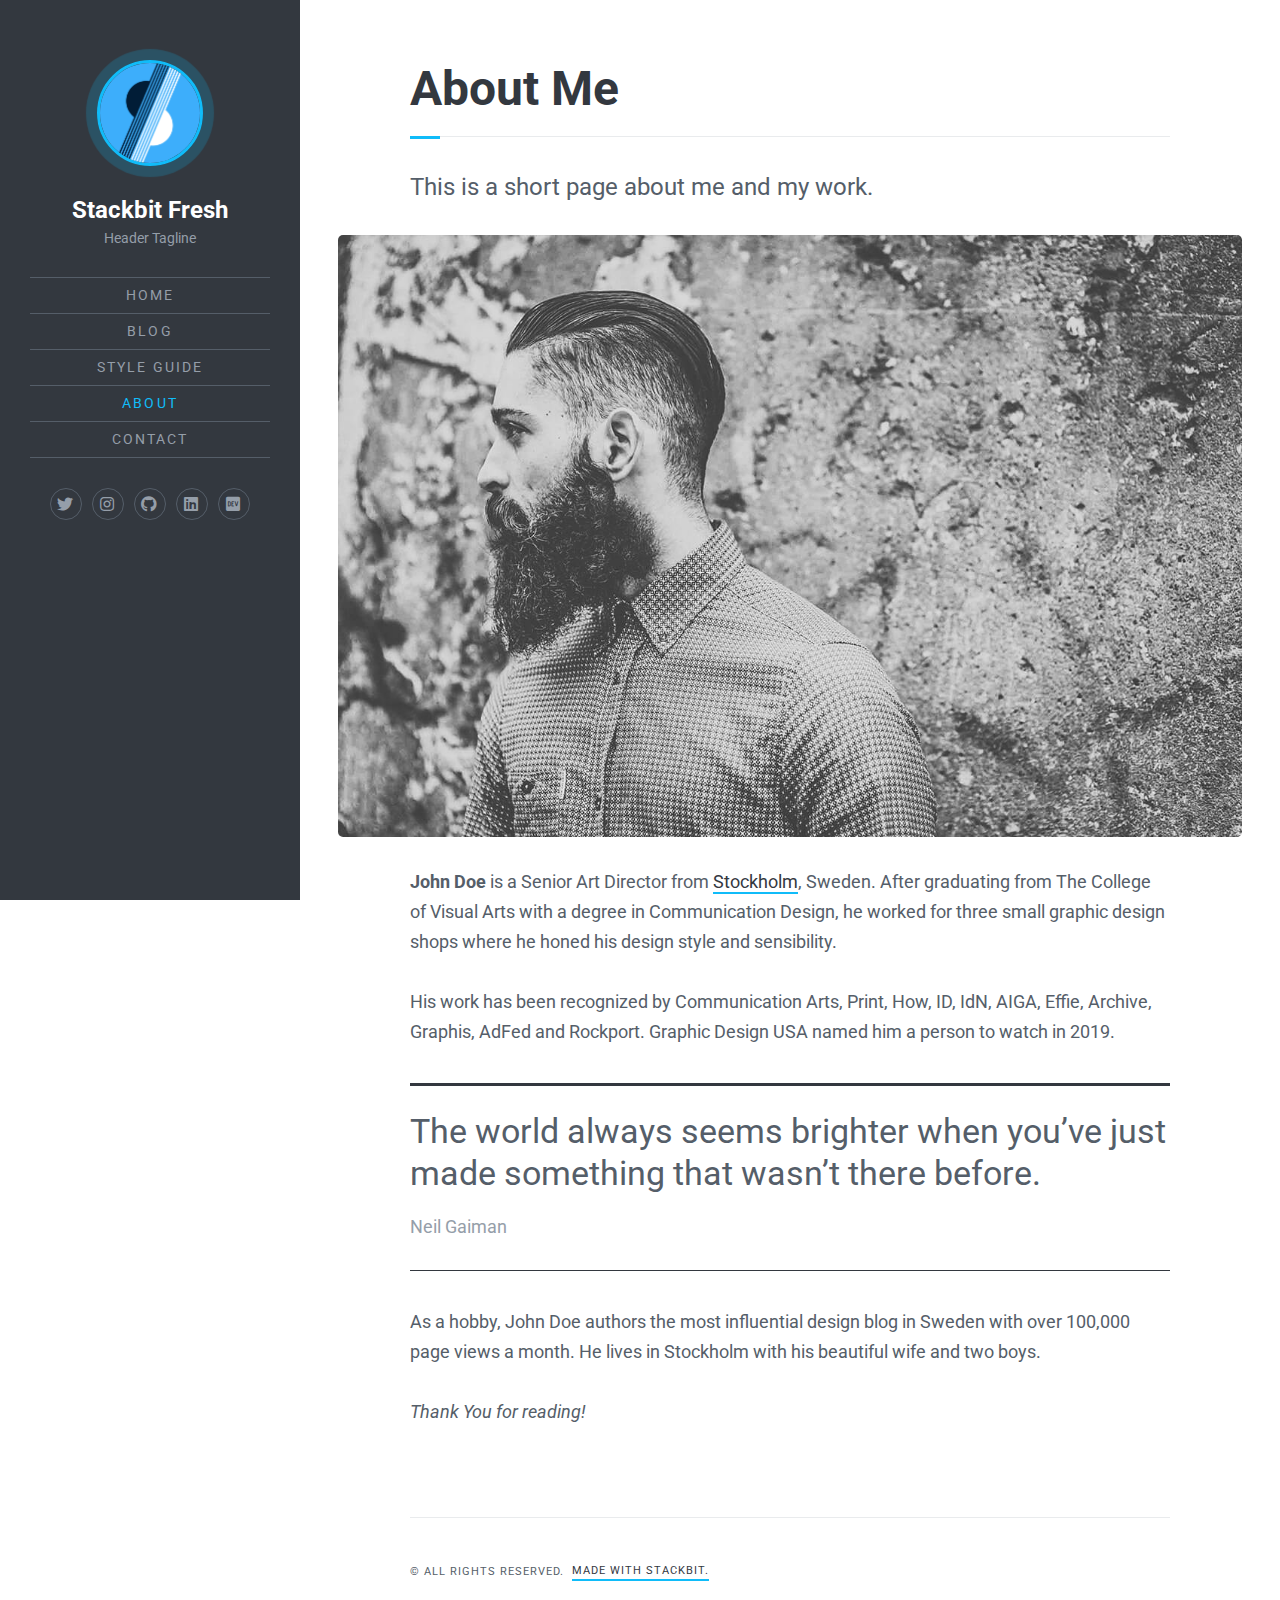
==== about/index.html @ 307d7a4b "initial commit" ====
<!doctype html>
<html lang="en">
    <head>    
        
        <title>About Me - Stackbit Fresh Theme</title>
        <meta charset="utf-8">
        <meta name="viewport" content="width=device-width, initial-scale=1.0" />
        <meta name="description" content="Personal blogging theme for Stackbit"/>
        <link href="https://fonts.googleapis.com/css?family=Roboto:400,400i,700,700i&display=swap" rel="stylesheet"> 
        <link rel="stylesheet" href="/assets/css/main.css">
        
        
    </head>
    <body>
        
        <div id="page" class="site style-overflow palette-blue">
  <header id="masthead" class="site-header dark">
  <div class="site-header-wrap">
    <div class="site-header-inside">

      <div class="site-branding">
        
        
        <p class="profile">
          <a href='/'><img src="/images/avatar.png"
              class="avatar" alt="Author Avatar" /></a>
        </p><!-- .profile -->
        
        <div class="site-identity">
          <p class="site-title"><a href='/'>Stackbit Fresh</a></p>
          
          
          <p class="site-description">Header Tagline</p>
          
        </div><!-- .site-identity -->
        
        <button id="menu-toggle" class="menu-toggle"><span class="screen-reader-text">Menu</span><span class="icon-menu"
            aria-hidden="true"></span></button>
        
      </div><!-- .site-branding -->

      
      <nav id="main-navigation" class="site-navigation" aria-label="Main Navigation">
        <div class="site-nav-wrap">
          <div class="site-nav-inside">

            
            
            <ul class="menu">
              
                
                
                <li class="menu-item">
                  <a  href="/">Home</a>
                </li>
              
                
                
                <li class="menu-item">
                  <a  href="/blog/">Blog</a>
                </li>
              
                
                
                <li class="menu-item">
                  <a  href="/style-guide/">Style Guide</a>
                </li>
              
                
                
                <li class="menu-item current-menu-item">
                  <a  href="/about/">About</a>
                </li>
              
                
                
                <li class="menu-item">
                  <a  href="/contact/">Contact</a>
                </li>
              
            </ul><!-- .menu -->
            
            
            
            <div class="social-links">
              
              
              
              <a class="button button-icon" href="https://twitter.com/" target="_blank" rel="noopener">
                
                <span class="fab fa-twitter" aria-hidden="true"></span><span class="screen-reader-text">Twitter</span>
                
              </a>
              
              
              
              
              <a class="button button-icon" href="https://www.instagram.com/" target="_blank" rel="noopener">
                
                <span class="fab fa-instagram" aria-hidden="true"></span><span class="screen-reader-text">Instagram</span>
                
              </a>
              
              
              
              
              <a class="button button-icon" href="https://github.com/" target="_blank" rel="noopener">
                
                <span class="fab fa-github" aria-hidden="true"></span><span class="screen-reader-text">GitHub</span>
                
              </a>
              
              
              
              
              <a class="button button-icon" href="https://www.linkedin.com/" target="_blank" rel="noopener">
                
                <span class="fab fa-linkedin" aria-hidden="true"></span><span class="screen-reader-text">LinkedIn</span>
                
              </a>
              
              
              
              
              <a class="button button-icon" href="https://dev.to/" target="_blank" rel="noopener">
                
                <span class="fab fa-dev" aria-hidden="true"></span><span class="screen-reader-text">DEV</span>
                
              </a>
              
              
            </div><!-- .social-links -->
            
          </div><!-- .site-nav-inside -->
        </div><!-- .site-nav-wrap -->
      </nav><!-- .site-navigation -->
      

    </div><!-- .site-header-inside -->
  </div><!-- .site-header-wrap -->
</header><!-- .site-header -->

  <div id="content" class="site-content">
    <div class="inner">
      <main id="main" class="site-main">
          <article class="post page post-full">
    <header class="post-header inner-sm">
      <h1 class="post-title underline">About Me</h1>
      
      
      <div class="post-subtitle inner-sm">
        This is a short page about me and my work.
      </div>
      
    </header>
    
    
    <div class="post-image">
      <img src="/images/about.jpg" alt="About Me" />
    </div>
    
    <div class="post-content inner-sm">
      <p><strong>John Doe</strong> is a Senior Art Director from <a href="https://en.wikipedia.org/wiki/Stockholm">Stockholm</a>, Sweden. After graduating from The College of Visual Arts with a degree in Communication Design, he worked for three small graphic design shops where he honed his design style and sensibility.</p>

<p>His work has been recognized by Communication Arts, Print, How, ID, IdN, AIGA, Effie, Archive, Graphis, AdFed and Rockport. Graphic Design USA named him a person to watch in 2019.</p>

<blockquote>
  <p>The world always seems brighter when you’ve just made something that wasn’t there before. <cite>Neil Gaiman</cite></p>
</blockquote>

<p>As a hobby, John Doe authors the most influential design blog in Sweden with over 100,000 page views a month. He lives in Stockholm with his beautiful wife and two boys.</p>

<p><em>Thank You for reading!</em></p>

    </div>
  </article><!-- .post -->

      </main><!-- .site-main -->
      <footer id="colophon" class="site-footer inner-sm">
  <p class="site-info">
    
    
    <span class="copyright">&copy; All rights reserved.</span>
    
    
    <a  href="https://www.stackbit.com" target="_blank" rel="noopener">Made with Stackbit.</a>
    
  </p><!-- .site-info -->
  <a id="to-top" class="to-top" href="#page"><span class="icon-arrow-up" aria-hidden="true"></span><span
      class="screen-reader-text">Back to top</span></a>
</footer><!-- .site-footer -->

    </div><!-- .inner -->
  </div><!-- .site-content -->
</div><!-- .site -->

        <!-- Scripts -->
        <script src="/assets/js/plugins.js"></script>
        <script src="/assets/js/main.js"></script>
    </body> 
</html>
---- assets/css/main.css ----
@import url(fontawesome.min.css);
@import url(brands.min.css);
/**
 * Reset
 * normalize.css v7.0.0 | MIT License | github.com/necolas/normalize.css
 */
html {
  -ms-text-size-adjust: 100%;
  -webkit-text-size-adjust: 100%; }

body {
  margin: 0; }

article,
aside,
details,
figcaption,
figure,
footer,
header,
main,
nav,
section {
  display: block; }

summary {
  display: list-item; }

figure {
  margin: 0; }

pre,
code,
kbd,
samp {
  font-family: monospace, monospace;
  font-size: 1em; }

audio,
canvas,
video {
  display: inline-block; }

audio:not([controls]) {
  display: none;
  height: 0; }

[hidden],
template {
  display: none; }

a {
  background-color: transparent;
  -webkit-text-decoration-skip: objects; }

a:focus {
  outline: thin dotted; }

a:active,
a:hover {
  outline: 0; }

abbr[title] {
  border-bottom: none;
  text-decoration: underline;
  text-decoration: underline dotted; }

b,
strong {
  font-weight: bold; }

dfn {
  font-style: italic; }

small {
  font-size: 80%; }

sub,
sup {
  font-size: 75%;
  line-height: 0;
  position: relative;
  vertical-align: baseline; }

sub {
  bottom: -0.25em; }

sup {
  top: -0.5em; }

img {
  border: 0;
  vertical-align: middle; }

svg:not(:root) {
  overflow: hidden; }

blockquote,
q {
  quotes: none; }

blockquote:before,
blockquote:after,
q:before,
q:after {
  content: "";
  content: none; }

button,
input,
optgroup,
select,
textarea {
  font: inherit;
  margin: 0; }

button,
input {
  overflow: visible; }

button,
select {
  text-transform: none; }

button,
html [type="button"],
[type="reset"],
[type="submit"] {
  -webkit-appearance: button;
  cursor: pointer; }

button[disabled],
html input[disabled] {
  cursor: default; }

button::-moz-focus-inner,
input::-moz-focus-inner {
  border: 0;
  padding: 0; }

[type="checkbox"],
[type="radio"] {
  box-sizing: border-box;
  padding: 0; }

[type="number"]::-webkit-inner-spin-button,
[type="number"]::-webkit-outer-spin-button {
  height: auto; }

[type="search"] {
  -webkit-appearance: textfield;
  outline-offset: -2px; }

[type="search"]::-webkit-search-cancel-button,
[type="search"]::-webkit-search-decoration {
  -webkit-appearance: none; }

::-webkit-file-upload-button {
  -webkit-appearance: button;
  font: inherit; }

textarea {
  overflow: auto; }

optgroup {
  font-weight: bold; }

progress {
  display: inline-block;
  vertical-align: baseline; }

table {
  border-collapse: collapse;
  border-spacing: 0; }

/**
 * General
 */
html {
  font-family: "Roboto", Helvetica, sans-serif;
  font-size: 112.5%;
  height: 100%;
  min-height: 100%; }

body {
  background: #fff;
  color: #555e69;
  line-height: 1.66667; }

a {
  border-bottom: 2px solid #1de2bc;
  color: #33383f;
  text-decoration: none;
  -webkit-transition: border .3s ease, color .3s ease;
  transition: border .3s ease, color .3s ease; }
  a:hover {
    border-color: currentColor;
    text-decoration: none; }

h1,
h2,
h3,
h4,
h5,
h6 {
  color: #33383f;
  font-weight: bold;
  line-height: 1.2;
  margin: 1.66667rem 0 0.83333rem;
  text-rendering: optimizeLegibility; }
  h1:first-child,
  h2:first-child,
  h3:first-child,
  h4:first-child,
  h5:first-child,
  h6:first-child {
    margin-top: 0; }

h1 {
  font-size: 2.22222em; }

h2 {
  font-size: 1.88889em; }

h3 {
  font-size: 1.55556em; }

h4 {
  font-size: 1.33333em; }

h5 {
  font-size: 1.11111em; }

h6 {
  font-size: 0.88889em;
  letter-spacing: 0.0625em;
  text-transform: uppercase; }

p {
  margin: 0 0 1.66667em; }

address {
  font-style: italic;
  margin: 0 0 1.66667em; }

mark,
ins {
  background: #fff9c6;
  color: #33383f;
  padding: 0 3px;
  text-decoration: none; }

code,
pre {
  font-family: Consolas, Monaco, "Andale Mono", "Ubuntu Mono", monospace;
  font-size: 0.88889rem; }

pre {
  background-color: #f7f8f9;
  border: 1px solid #e9ebed;
  border-radius: 5px;
  color: #33383f;
  margin: 1.66667rem 0;
  overflow: auto;
  padding: 1.33333em;
  position: relative;
  white-space: pre; }
  pre:first-child {
    margin-top: 0; }

blockquote {
  border-bottom: 1px solid #33383f;
  border-top: 3px solid #33383f;
  font-size: 1.88889em;
  line-height: 1.25;
  margin: 2rem 0;
  padding-bottom: 1.66667rem;
  padding-top: 1.33333rem; }
  blockquote:first-child {
    margin-top: 0; }
  blockquote p {
    margin-bottom: 0.5em; }
    blockquote p:last-child {
      margin-bottom: 0; }
  blockquote small,
  blockquote cite {
    color: #959ea9;
    display: block;
    font-size: 0.52941em;
    font-style: normal;
    font-weight: normal;
    line-height: 1.5;
    margin-top: 1em; }
    blockquote small:last-child,
    blockquote cite:last-child {
      margin-bottom: 0; }

dl {
  margin: 0; }

dt {
  font-weight: bold; }

dd {
  margin: 0 0 1.66667em; }

ul,
ol {
  margin: 0 0 1.66667em;
  padding: 0 0 0 1.33333em; }

li > ul,
li > ol {
  margin-bottom: 0; }

hr {
  background-color: #e9ebed;
  border: 0;
  height: 1px;
  margin: 1.66667em 0; }

table {
  border-bottom: 1px solid #e9ebed;
  line-height: 1.5;
  margin: 0 0 1.66667rem;
  max-width: 100%;
  text-align: left;
  width: 100%; }

caption {
  color: #959ea9;
  font-size: 0.88889rem;
  font-style: normal;
  margin-bottom: 1em;
  text-align: left; }

th,
td {
  border-top: 1px solid #e9ebed;
  padding: 0.5em 5px; }

th {
  color: #33383f;
  font-weight: bold; }

.responsive-table {
  display: block;
  overflow-x: auto;
  width: 100%; }

/* Form fields */
label {
  color: #33383f;
  display: inline-block;
  line-height: 1.5;
  margin-bottom: 0.25em; }

input[type="text"],
input[type="password"],
input[type="email"],
input[type="tel"],
input[type="number"],
input[type="search"],
input[type="url"],
select,
textarea {
  background: #f7f8f9;
  border: 1px solid #e9ebed;
  border-radius: 5px;
  box-shadow: none;
  box-sizing: border-box;
  color: #555e69;
  display: inline-block;
  font-size: 16px;
  font-weight: normal;
  line-height: 1.5;
  max-width: 100%;
  padding: 0.5em 10px;
  vertical-align: baseline;
  width: 100%; }
  input[type="text"]:focus,
  input[type="password"]:focus,
  input[type="email"]:focus,
  input[type="tel"]:focus,
  input[type="number"]:focus,
  input[type="search"]:focus,
  input[type="url"]:focus,
  select:focus,
  textarea:focus {
    outline: 0; }

.form-group {
  margin-bottom: 1em; }

.form-submit {
  margin-top: 1.66667em; }

.form-select-wrap {
  font-size: 16px;
  position: relative; }
  .form-select-wrap select {
    -webkit-appearance: none;
    -moz-appearance: none;
    padding-right: 25px; }
    .form-select-wrap select:focus {
      outline: 0; }
  .form-select-wrap:before, .form-select-wrap:after {
    border: solid transparent;
    border-width: .3125em;
    box-sizing: border-box;
    content: "";
    position: absolute;
    right: 10px;
    top: 50%;
    z-index: 1; }
  .form-select-wrap:before {
    border-top-color: #959ea9;
    margin-top: .125em; }
  .form-select-wrap:after {
    border-bottom-color: #959ea9;
    margin-top: -.75em; }

.form-checkbox {
  padding-left: 24px;
  position: relative; }
  .form-checkbox input[type=checkbox] {
    height: 1.5em;
    left: 0;
    position: absolute;
    top: 0; }

/* Placeholder text */
::-webkit-input-placeholder {
  color: #959ea9; }

::-moz-placeholder {
  color: #959ea9;
  opacity: 1; }

:-ms-input-placeholder {
  color: #959ea9; }

::-ms-input-placeholder {
  color: #959ea9; }

::placeholder {
  color: #959ea9; }

button,
input[type="submit"],
input[type="button"],
input[type="reset"],
.button {
  background: #1de2bc;
  border: 2px solid #1de2bc;
  border-radius: 30px;
  box-sizing: border-box;
  color: #fff;
  display: inline-block;
  font-size: 14px;
  letter-spacing: 0.075em;
  line-height: 1.2;
  padding: 0.75714em 35px;
  text-align: center;
  text-decoration: none;
  text-transform: uppercase;
  -webkit-transition: .3s ease;
  transition: .3s ease; }
  button:hover, button:focus, button:active,
  input[type="submit"]:hover,
  input[type="submit"]:focus,
  input[type="submit"]:active,
  input[type="button"]:hover,
  input[type="button"]:focus,
  input[type="button"]:active,
  input[type="reset"]:hover,
  input[type="reset"]:focus,
  input[type="reset"]:active,
  .button:hover,
  .button:focus,
  .button:active {
    background: transparent;
    border-color: #1de2bc;
    box-shadow: 0 0 1px 0.5em rgba(29, 226, 188, 0.2);
    color: #33383f;
    outline: 0; }

.button-icon {
  -webkit-box-align: center;
  -ms-flex-align: center;
  align-items: center;
  display: -webkit-inline-box;
  display: -ms-inline-flexbox;
  display: inline-flex;
  font-size: 1em;
  height: 2.33333em;
  -webkit-box-pack: center;
  -ms-flex-pack: center;
  justify-content: center;
  line-height: 2.33333em;
  padding: 0;
  position: relative;
  width: 2.33333em; }

#menu-toggle {
  background: 0;
  border: 0;
  box-shadow: none;
  color: inherit;
  height: 30px;
  padding: 0;
  position: relative;
  width: 30px; }

/* Videos, audios and embeds */
embed,
iframe,
object,
video {
  max-width: 100%; }

.js-reframe {
  margin: 0 0 1.66667em; }

/* Images */
img {
  height: auto;
  max-width: 100%; }

.post-image img,
.post-content img,
.block img {
  border-radius: 5px; }

/* Text meant only for screen readers */
.screen-reader-text,
.site-logo + .site-identity .site-title,
.site-logo + .site-identity .site-description {
  border: 0;
  clip: rect(1px, 1px, 1px, 1px);
  height: 1px;
  overflow: hidden;
  padding: 0;
  position: absolute !important;
  width: 1px; }

/* Heading underline */
.underline {
  position: relative; }
  .underline:after {
    border-left: 30px solid #1de2bc;
    box-shadow: inset 0 1px 0 0 #e9ebed;
    display: block;
    content: "";
    height: 3px;
    margin-top: 1rem; }

/* Clearing floats */
.post-content:after {
  clear: both; }
.post-content:before, .post-content:after {
  content: "";
  display: table; }

@media only screen and (max-width: 600px) {
  html {
    font-size: 100%; }

  h1 {
    font-size: 2em; }

  h2 {
    font-size: 1.77778em; }

  blockquote {
    font-size: 1.55556em; } }
/**
 * Custom Icons
 */
.icon-menu {
  background: currentColor;
  color: inherit;
  height: 2px;
  position: absolute;
  right: 0;
  top: 50%;
  -webkit-transform: translateY(-50%);
  transform: translateY(-50%);
  -webkit-transition: width .15s ease;
  transition: width .15s ease;
  width: 20px; }
  .icon-menu:before, .icon-menu:after {
    background: currentColor;
    content: "";
    height: 100%;
    position: absolute;
    right: 0;
    -webkit-transition: -webkit-transform .15s ease;
    -webkit-transition: transform .15s ease;
    transition: transform .15s ease;
    width: 20px; }
  .icon-menu:before {
    top: 5px; }
  .icon-menu:after {
    top: -5px; }

.menu--opened .icon-menu {
  width: 35px; }
  .menu--opened .icon-menu:before {
    -webkit-transform: translate3d(5px, 0, 0) rotate(-45deg) scale(0.78, 1);
    transform: translate3d(5px, 0, 0) rotate(-45deg) scale(0.78, 1); }
  .menu--opened .icon-menu:after {
    -webkit-transform: translate3d(5px, 0, 0) rotate(45deg) scale(0.78, 1);
    transform: translate3d(5px, 0, 0) rotate(45deg) scale(0.78, 1); }

.icon-arrow-left,
.icon-arrow-right {
  background: currentColor;
  color: inherit;
  height: 2px;
  left: 50%;
  position: absolute;
  top: 50%;
  -webkit-transform: translate(-50%, -50%);
  transform: translate(-50%, -50%);
  width: 16px; }

.icon-arrow-up {
  background: currentColor;
  color: inherit;
  height: 16px;
  left: 50%;
  position: absolute;
  top: 50%;
  -webkit-transform: translate(-50%, -50%);
  transform: translate(-50%, -50%);
  width: 2px; }

.icon-arrow-left:before,
.icon-arrow-right:before,
.icon-arrow-up:before {
  border-color: currentColor;
  border-style: solid;
  content: "";
  position: absolute;
  height: 8px;
  width: 8px; }

.icon-arrow-left:before {
  border-width: 2px 0 0 2px;
  left: -1px;
  top: 1px;
  -webkit-transform: rotate(-45deg);
  transform: rotate(-45deg);
  -webkit-transform-origin: top left;
  transform-origin: top left; }

.icon-arrow-right:before {
  border-width: 2px 2px 0 0;
  right: -1px;
  top: 1px;
  -webkit-transform: rotate(45deg);
  transform: rotate(45deg);
  -webkit-transform-origin: top right;
  transform-origin: top right; }

.icon-arrow-up:before {
  border-width: 2px 2px 0 0;
  right: 1px;
  top: -1px;
  -webkit-transform: rotate(-45deg);
  transform: rotate(-45deg);
  -webkit-transform-origin: top right;
  transform-origin: top right; }

/**
 * Animations
 */
@-webkit-keyframes fadeInDown {
  from {
    opacity: 0;
    -webkit-transform: translateY(-20px);
    transform: translateY(-20px); }
  to {
    opacity: 1;
    -webkit-transform: translateY(0);
    transform: translateY(0); } }
@keyframes fadeInDown {
  from {
    opacity: 0;
    -webkit-transform: translateY(-20px);
    transform: translateY(-20px); }
  to {
    opacity: 1;
    -webkit-transform: translateY(0);
    transform: translateY(0); } }
.site-content {
  -webkit-animation-duration: .7s;
  animation-duration: .7s;
  -webkit-animation-fill-mode: both;
  animation-fill-mode: both;
  -webkit-animation-name: fadeInDown;
  animation-name: fadeInDown; }

/**
 * Structure
 */
.inner {
  margin-left: auto;
  margin-right: auto;
  max-width: 1080px; }

.inner-sm {
  margin-left: auto;
  margin-right: auto;
  max-width: 760px; }

.site {
  overflow: hidden;
  position: relative; }

.site-content,
.site-header-inside,
.site-nav-inside {
  padding-left: 3vw;
  padding-right: 3vw; }

.site-content {
  padding-bottom: 2.5em;
  padding-top: 2.5em; }
  @media only screen and (min-width: 801px) {
    .site-content {
      margin-left: 30vw;
      padding-bottom: 3.33333em;
      padding-top: 3.33333em; } }
  @media only screen and (min-width: 1001px) {
    .site-content {
      margin-left: 300px; } }

.site-main {
  margin-bottom: 3.33333em; }

.style-simple .post-feed,
.style-simple .post-image {
  margin-left: auto;
  margin-right: auto;
  max-width: 760px; }

/**
 * Site Header
 */
.site-header {
  background: #fff;
  border-bottom: 1px solid #e9ebed;
  color: #555e69; }

.site-header-inside {
  padding-bottom: 1.11111em;
  padding-top: 1.11111em; }

.site-branding {
  -webkit-box-align: center;
  -ms-flex-align: center;
  align-items: center;
  display: -webkit-box;
  display: -ms-flexbox;
  display: flex;
  font-size: 1rem; }

.site-logo {
  -webkit-box-flex: 0;
  -ms-flex: 0 0 auto;
  flex: 0 0 auto;
  margin: 0 10px 0 0; }
  .site-logo a {
    border: 0; }
  .site-logo img {
    max-height: 45px; }

.profile {
  -webkit-box-flex: 0;
  -ms-flex: 0 0 auto;
  flex: 0 0 auto;
  margin: 0 15px 0 0; }
  .profile a {
    border: 0; }
  .profile .avatar {
    border: 2px solid #1de2bc;
    box-shadow: 0 0 1px 7px rgba(29, 226, 188, 0.2);
    border-radius: 100%;
    display: block;
    -o-object-fit: cover;
    object-fit: cover;
    height: 45px;
    width: 45px; }

.site-title {
  color: #33383f;
  font-size: 1.11111rem;
  font-weight: bold;
  line-height: 1;
  margin: 0; }
  .site-title a {
    border: 0;
    color: inherit; }

.site-description {
  font-size: 12px;
  line-height: 1;
  margin: 0.25em 0 0; }

#menu-toggle {
  margin-left: auto;
  z-index: 100; }

.site-navigation {
  background: #fff;
  bottom: 0;
  box-sizing: border-box;
  -webkit-overflow-scrolling: touch;
  position: absolute;
  right: -100%;
  top: 0;
  -webkit-transition: right .3s, visibility 0s .3s;
  transition: right .3s, visibility 0s .3s;
  visibility: hidden;
  width: 100%;
  z-index: 90; }

.site-nav-wrap {
  height: 100%;
  overflow: auto;
  -webkit-overflow-scrolling: touch;
  position: relative; }

.site-nav-inside {
  padding-bottom: 4em;
  padding-top: 4em; }

.menu {
  font-size: 14px;
  line-height: 1.5;
  letter-spacing: 0.15em;
  list-style: none;
  margin: 0;
  padding: 0;
  text-transform: uppercase; }

.menu-item {
  border-top: 1px solid #e9ebed;
  padding: 0.5em 0; }
  .menu-item.current-menu-item {
    color: #1de2bc; }
  .menu-item:not(.menu-button):last-child {
    border-bottom: 1px solid #e9ebed; }
  .menu-item.menu-button {
    padding: 1em 0; }
    .menu-item.menu-button + .menu-button {
      border-top: 0;
      padding-top: 0; }
  .menu-item .button {
    padding-bottom: 0.54286em;
    padding-top: 0.54286em; }
  .menu-item a:not(.button) {
    border: 0;
    color: inherit; }
    .menu-item a:not(.button):hover {
      color: #1de2bc; }

.social-links {
  -webkit-box-align: center;
  -ms-flex-align: center;
  align-items: center;
  display: -webkit-box;
  display: -ms-flexbox;
  display: flex;
  -ms-flex-wrap: wrap;
  flex-wrap: wrap;
  margin-top: 1.66667em; }
  .social-links a {
    color: inherit;
    margin: 0 10px 0.5em 0; }
    .social-links a:not(.button) {
      border: 0;
      font-size: 16px; }
      .social-links a:not(.button):hover {
        color: #1de2bc; }
    .social-links a.button-icon {
      background: transparent;
      border: 1px solid #e9ebed;
      font-size: 16px;
      height: 2em;
      line-height: 2em;
      width: 2em; }
      .social-links a.button-icon:hover {
        background: #1de2bc;
        border-color: #1de2bc;
        box-shadow: 0 0 1px 5px rgba(29, 226, 188, 0.2);
        color: #fff; }

.site-header.dark {
  background: #33383f;
  border: 0;
  color: #959ea9; }
  .site-header.dark .site-navigation {
    background: #33383f; }
  .site-header.dark .site-title {
    color: #fff; }
  .site-header.dark .menu-item .button:hover, .site-header.dark .menu-item .button:focus, .site-header.dark .menu-item .button:active {
    color: #1de2bc; }
  .site-header.dark .menu-item,
  .site-header.dark .social-links .button-icon {
    border-color: #555e69; }
  .site-header.dark .social-links .button-icon:hover {
    border-color: #1de2bc; }

@media only screen and (min-width: 801px) {
  .site-header {
    border-bottom: 0;
    border-right: 1px solid #e9ebed;
    height: 100%;
    left: 0;
    position: fixed;
    text-align: center;
    top: 0;
    width: 30vw; }

  .site-header-wrap {
    height: 100%;
    overflow: auto;
    -webkit-overflow-scrolling: touch;
    position: relative; }

  .site-header-inside {
    padding-bottom: 3.33333em;
    padding-top: 3.33333em; }

  .site-branding {
    -webkit-box-orient: vertical;
    -webkit-box-direction: normal;
    -ms-flex-direction: column;
    flex-direction: column; }

  .site-identity {
    margin-bottom: 1.66667em;
    padding: 0; }

  .site-logo {
    margin: 0 0 1.66667em; }
    .site-logo img {
      max-height: 100px; }

  .profile {
    margin: 0 0 1.66667em; }
    .profile .avatar {
      border-width: 3px;
      box-shadow: 0 0 1px 11px rgba(29, 226, 188, 0.2);
      object-fit: cover;
      height: 100px;
      width: 100px; }

  .site-title {
    font-size: 1.33333rem;
    line-height: 1.2; }

  .site-description {
    font-size: 14px;
    line-height: 1.2;
    margin-top: 0.4em; }

  .menu-toggle {
    display: none; }

  .site-navigation {
    position: static;
    visibility: visible; }

  .site-nav-inside {
    padding: 0; }

  .social-links {
    -webkit-box-pack: center;
    -ms-flex-pack: center;
    justify-content: center; }
    .social-links a {
      margin: 0 5px 0.5em; } }
@media only screen and (min-width: 1001px) {
  .site-header {
    max-width: 300px; }

  .site-header-inside {
    padding-left: 30px;
    padding-right: 30px; } }
@media only screen and (max-width: 800px) {
  .menu--opened .site {
    height: 100%;
    left: 0;
    overflow: hidden;
    position: fixed;
    top: 0;
    -webkit-transform: translate3d(0, 0, 0);
    transform: translate3d(0, 0, 0);
    width: 100%;
    z-index: 9997; }
  .menu--opened .site-navigation {
    right: 0;
    -webkit-transition: right .3s ease-in-out;
    transition: right .3s ease-in-out;
    visibility: visible; } }
/**
 * Posts adn Pages
 */
.post {
  margin-bottom: 3.33333em;
  position: relative; }

.post-header {
  margin-bottom: 1.66667em; }

.post-title {
  font-size: 2.66667em;
  margin: 0 0 1.66667rem; }
  .post-title a {
    border: 0;
    color: inherit; }
    .post-title a:hover {
      color: #1de2bc; }

.post-subtitle {
  font-size: 1.33333em;
  line-height: 1.5; }

.post-image {
  margin-bottom: 1.66667em; }
  .post-image img {
    width: 100%; }

.post-meta {
  color: #959ea9;
  font-size: 14px;
  letter-spacing: 1px;
  line-height: 1.5;
  margin-bottom: 1.66667rem;
  text-transform: uppercase; }

/* Post feed */
.post-feed-inside {
  display: -webkit-box;
  display: -ms-flexbox;
  display: flex;
  -ms-flex-wrap: wrap;
  flex-wrap: wrap;
  margin: 0 -0.83333em 1.66667em; }

.post-card {
  display: -webkit-box;
  display: -ms-flexbox;
  display: flex;
  -webkit-box-flex: 0;
  -ms-flex: 0 0 50%;
  flex: 0 0 50%;
  -webkit-box-orient: vertical;
  -webkit-box-direction: normal;
  -ms-flex-direction: column;
  flex-direction: column;
  margin-bottom: 1.66667em;
  width: 50%; }
  .post-card .post-inside {
    border: 1px solid #e9ebed;
    border-radius: 5px;
    display: -webkit-box;
    display: -ms-flexbox;
    display: flex;
    -webkit-box-orient: vertical;
    -webkit-box-direction: normal;
    -ms-flex-direction: column;
    flex-direction: column;
    -webkit-box-flex: 1;
    -ms-flex-positive: 1;
    flex-grow: 1;
    margin-left: 0.83333em;
    margin-right: 0.83333em;
    overflow: hidden; }
  .post-card .post-thumbnail {
    border: 0;
    border-radius: 5px 5px 0 0;
    display: block;
    margin: 0;
    position: relative;
    width: 100%; }
    .post-card .post-thumbnail:before {
      content: "";
      display: block;
      padding-top: 66.666%; }
    .post-card .post-thumbnail img {
      border-radius: 5px 5px 0 0;
      height: 100%;
      left: 0;
      object-fit: cover;
      position: absolute;
      top: 0;
      width: 100%; }
  .post-card .post-header {
    margin-bottom: 0.83333rem;
    padding: 1.33333rem 1.33333rem 0; }
  .post-card .post-title {
    border-bottom: 1px solid #e9ebed;
    font-size: 1.33333em;
    margin: 0;
    padding-bottom: 0.83333rem; }
  .post-card .post-content {
    -webkit-box-flex: 1;
    -ms-flex-positive: 1;
    flex-grow: 1;
    font-size: 16px;
    padding: 0 1.33333rem; }
  .post-card .post-meta {
    margin: 0;
    padding: 0 1.33333rem 1.33333rem; }

@media only screen and (max-width: 1000px) {
  .post-title {
    font-size: 2.22222em; }

  .post-subtitle {
    font-size: 1.22222em; }

  .post-feed-inside {
    margin-left: -1.5vw;
    margin-right: -1.5vw; }

  .post-card {
    margin-bottom: 3vw; }
    .post-card .post-inside {
      margin-left: 1.5vw;
      margin-right: 1.5vw; } }
@media only screen and (min-width: 801px) and (max-width: 1000px), only screen and (max-width: 600px) {
  .post-card {
    -webkit-box-flex: 0;
    -ms-flex: 0 0 100%;
    flex: 0 0 100%;
    width: 100%; } }
/**
 * Sections
 */
.block {
  margin-bottom: 5em; }

.block-title.underline {
  color: #33383f;
  font-size: 1em;
  letter-spacing: 0.11111em;
  margin-bottom: 1.66667rem;
  margin-top: 0;
  text-transform: uppercase; }

.block-image {
  margin-bottom: 1.66667em; }
  .block-image img {
    width: 100%; }

.block-buttons {
  -webkit-box-align: center;
  -ms-flex-align: center;
  align-items: center;
  display: -webkit-box;
  display: -ms-flexbox;
  display: flex;
  -ms-flex-wrap: wrap;
  flex-wrap: wrap; }
  .block-buttons a {
    margin-bottom: 1em;
    margin-right: 15px; }

/* Hero section */
.block-hero {
  margin-bottom: 3.33333em; }
  .block-hero .block-title {
    font-size: 2.66667em;
    margin-bottom: 1rem;
    margin-top: 0; }
  .block-hero .block-content {
    font-size: 1.33333em;
    line-height: 1.5; }

@media only screen and (max-width: 1000px) {
  .block {
    margin-bottom: 3.33333em; }

  .block-hero {
    margin-bottom: 2.5em; }
    .block-hero .block-title {
      font-size: 2.22222em; }
    .block-hero .block-content {
      font-size: 1.22222em; } }
/**
 * Site Footer
 */
.site-footer {
  -webkit-box-align: start;
  -ms-flex-align: start;
  align-items: flex-start;
  border-top: 1px solid #e9ebed;
  display: -webkit-box;
  display: -ms-flexbox;
  display: flex;
  padding-top: 2.5em; }
  .site-footer .site-info {
    -webkit-box-align: center;
    -ms-flex-align: center;
    align-items: center;
    display: -webkit-box;
    display: -ms-flexbox;
    display: flex;
    -ms-flex-wrap: wrap;
    flex-wrap: wrap;
    -webkit-box-flex: 1;
    -ms-flex: 1;
    flex: 1;
    font-size: 11px;
    letter-spacing: 0.09em;
    line-height: 1.5;
    margin-bottom: 0;
    text-transform: uppercase; }
    .site-footer .site-info .copyright,
    .site-footer .site-info a {
      font-size: 11px;
      margin-bottom: 0.5em;
      margin-right: 8px; }
    .site-footer .site-info .button {
      padding: 0.58182em 15px; }
  .site-footer .to-top {
    border: 0;
    color: #555e69;
    display: none;
    -webkit-flex: 0 0 auto;
    -ms-flex: 0 0 auto;
    flex: 0 0 auto;
    height: 30px;
    margin-left: auto;
    position: relative;
    width: 30px; }
  @media only screen and (max-width: 800px) {
    .site-footer .site-info {
      margin-right: 15px; }
    .site-footer .to-top {
      display: block; } }

/**
 * Palettes
 */
.palette-blue a {
  border-color: #10bcf9; }
  .palette-blue a:hover {
    border-color: currentColor; }
.palette-blue button,
.palette-blue input[type="submit"],
.palette-blue input[type="button"],
.palette-blue input[type="reset"],
.palette-blue .button {
  background: #10bcf9;
  border-color: #10bcf9; }
  .palette-blue button:hover, .palette-blue button:focus, .palette-blue button:active,
  .palette-blue input[type="submit"]:hover,
  .palette-blue input[type="submit"]:focus,
  .palette-blue input[type="submit"]:active,
  .palette-blue input[type="button"]:hover,
  .palette-blue input[type="button"]:focus,
  .palette-blue input[type="button"]:active,
  .palette-blue input[type="reset"]:hover,
  .palette-blue input[type="reset"]:focus,
  .palette-blue input[type="reset"]:active,
  .palette-blue .button:hover,
  .palette-blue .button:focus,
  .palette-blue .button:active {
    background: transparent;
    border-color: #10bcf9;
    box-shadow: 0 0 1px 0.5em rgba(16, 188, 249, 0.2); }
.palette-blue .underline:after {
  border-color: #10bcf9; }
.palette-blue .profile .avatar {
  border-color: #10bcf9;
  box-shadow: 0 0 1px 7px rgba(16, 188, 249, 0.2); }
  @media only screen and (min-width: 801px) {
    .palette-blue .profile .avatar {
      box-shadow: 0 0 1px 11px rgba(16, 188, 249, 0.2); } }
.palette-blue .social-links a:not(.button):hover {
  color: #10bcf9; }
.palette-blue .social-links a.button-icon:hover {
  background: #10bcf9;
  border-color: #10bcf9;
  box-shadow: 0 0 1px 5px rgba(16, 188, 249, 0.2); }
.palette-blue .menu-item.current-menu-item,
.palette-blue .menu-item :not(.button):hover,
.palette-blue .post-title a:hover {
  color: #10bcf9; }
.palette-blue .site-header.dark .social-links .button-icon:hover {
  border-color: #10bcf9; }
.palette-blue .site-header.dark .menu-item .button:hover,
.palette-blue .site-header.dark .menu-item .button:focus,
.palette-blue .site-header.dark .menu-item .button:active {
  color: #10bcf9; }

.palette-violet a {
  border-color: #9371e6; }
  .palette-violet a:hover {
    border-color: currentColor; }
.palette-violet button,
.palette-violet input[type="submit"],
.palette-violet input[type="button"],
.palette-violet input[type="reset"],
.palette-violet .button {
  background: #9371e6;
  border-color: #9371e6; }
  .palette-violet button:hover, .palette-violet button:focus, .palette-violet button:active,
  .palette-violet input[type="submit"]:hover,
  .palette-violet input[type="submit"]:focus,
  .palette-violet input[type="submit"]:active,
  .palette-violet input[type="button"]:hover,
  .palette-violet input[type="button"]:focus,
  .palette-violet input[type="button"]:active,
  .palette-violet input[type="reset"]:hover,
  .palette-violet input[type="reset"]:focus,
  .palette-violet input[type="reset"]:active,
  .palette-violet .button:hover,
  .palette-violet .button:focus,
  .palette-violet .button:active {
    background: transparent;
    border-color: #9371e6;
    box-shadow: 0 0 1px 0.5em rgba(147, 113, 230, 0.2); }
.palette-violet .underline:after {
  border-color: #9371e6; }
.palette-violet .profile .avatar {
  border-color: #9371e6;
  box-shadow: 0 0 1px 7px rgba(147, 113, 230, 0.2); }
  @media only screen and (min-width: 801px) {
    .palette-violet .profile .avatar {
      box-shadow: 0 0 1px 11px rgba(147, 113, 230, 0.2); } }
.palette-violet .social-links a:not(.button):hover {
  color: #9371e6; }
.palette-violet .social-links a.button-icon:hover {
  background: #9371e6;
  border-color: #9371e6;
  box-shadow: 0 0 1px 5px rgba(147, 113, 230, 0.2); }
.palette-violet .menu-item.current-menu-item,
.palette-violet .menu-item :not(.button):hover,
.palette-violet .post-title a:hover {
  color: #9371e6; }
.palette-violet .site-header.dark .social-links .button-icon:hover {
  border-color: #9371e6; }
.palette-violet .site-header.dark .menu-item .button:hover,
.palette-violet .site-header.dark .menu-item .button:focus,
.palette-violet .site-header.dark .menu-item .button:active {
  color: #9371e6; }

.palette-orange a {
  border-color: #fc6e51; }
  .palette-orange a:hover {
    border-color: currentColor; }
.palette-orange button,
.palette-orange input[type="submit"],
.palette-orange input[type="button"],
.palette-orange input[type="reset"],
.palette-orange .button {
  background: #fc6e51;
  border-color: #fc6e51; }
  .palette-orange button:hover, .palette-orange button:focus, .palette-orange button:active,
  .palette-orange input[type="submit"]:hover,
  .palette-orange input[type="submit"]:focus,
  .palette-orange input[type="submit"]:active,
  .palette-orange input[type="button"]:hover,
  .palette-orange input[type="button"]:focus,
  .palette-orange input[type="button"]:active,
  .palette-orange input[type="reset"]:hover,
  .palette-orange input[type="reset"]:focus,
  .palette-orange input[type="reset"]:active,
  .palette-orange .button:hover,
  .palette-orange .button:focus,
  .palette-orange .button:active {
    background: transparent;
    border-color: #fc6e51;
    box-shadow: 0 0 1px 0.5em rgba(252, 110, 81, 0.2); }
.palette-orange .underline:after {
  border-color: #fc6e51; }
.palette-orange .profile .avatar {
  border-color: #fc6e51;
  box-shadow: 0 0 1px 7px rgba(252, 110, 81, 0.2); }
  @media only screen and (min-width: 801px) {
    .palette-orange .profile .avatar {
      box-shadow: 0 0 1px 11px rgba(252, 110, 81, 0.2); } }
.palette-orange .social-links a:not(.button):hover {
  color: #fc6e51; }
.palette-orange .social-links a.button-icon:hover {
  background: #fc6e51;
  border-color: #fc6e51;
  box-shadow: 0 0 1px 5px rgba(252, 110, 81, 0.2); }
.palette-orange .menu-item.current-menu-item,
.palette-orange .menu-item :not(.button):hover,
.palette-orange .post-title a:hover {
  color: #fc6e51; }
.palette-orange .site-header.dark .social-links .button-icon:hover {
  border-color: #fc6e51; }
.palette-orange .site-header.dark .menu-item .button:hover,
.palette-orange .site-header.dark .menu-item .button:focus,
.palette-orange .site-header.dark .menu-item .button:active {
  color: #fc6e51; }

body.has-theme-bar #masthead {
  top: 60px; }
  @media only screen and (max-width: 801px) {
    body.has-theme-bar #masthead {
      top: 0; } }
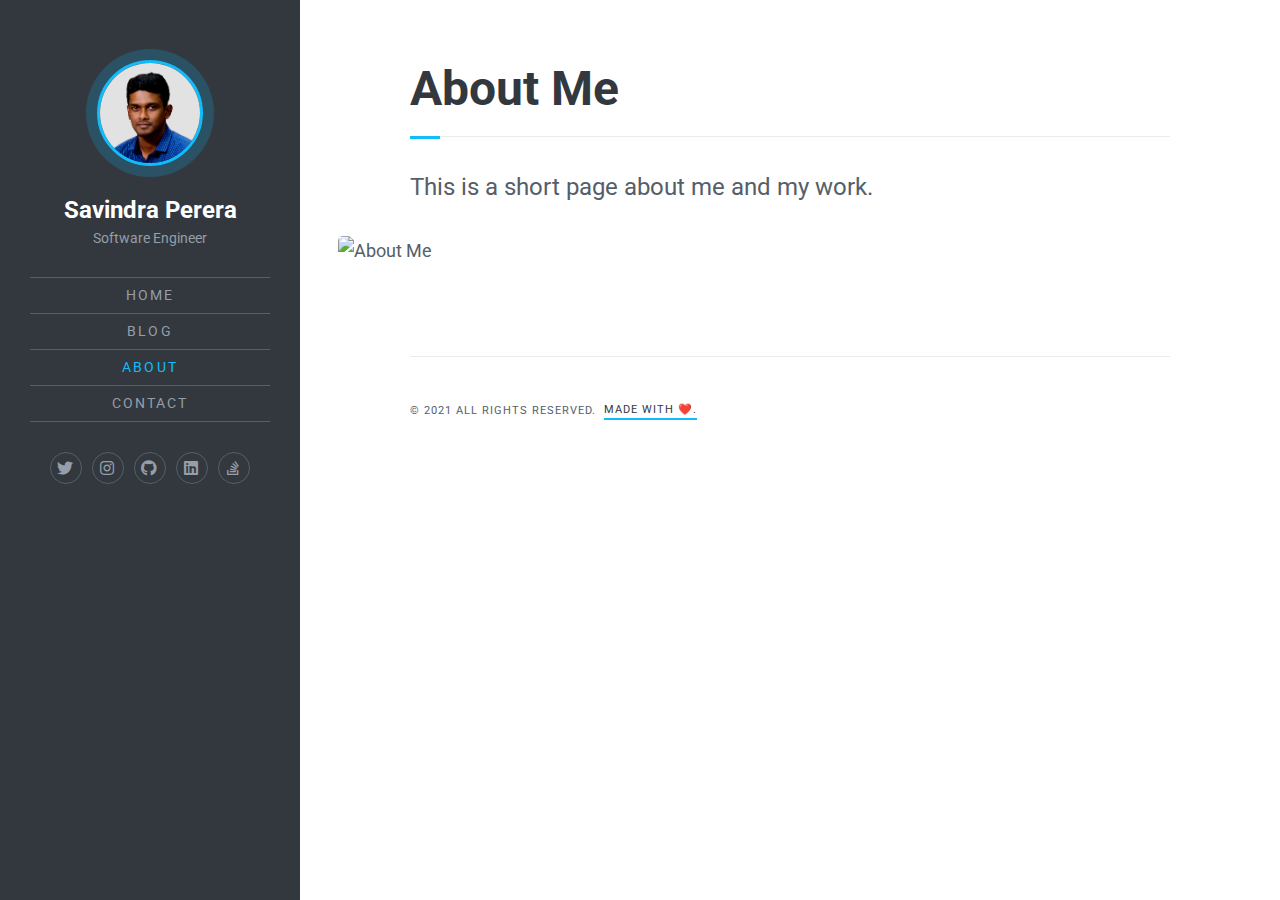
==== commit ef941c65: "Add basic info and code refactoring" ====
--- a/about/index.html
+++ b/about/index.html
@@ -2,10 +2,11 @@
 <html lang="en">
     <head>    
         
-        <title>About Me - Stackbit Fresh Theme</title>
+        <title>About Me - Savindra Perera</title>
         <meta charset="utf-8">
         <meta name="viewport" content="width=device-width, initial-scale=1.0" />
-        <meta name="description" content="Personal blogging theme for Stackbit"/>
+        <meta name="description" content="Personal blog of Savindra Perera"/>
+        <meta name="google-site-verification" content="mhH3Fg7p5wWOweNF_gGW53rXYZRE2sic6vhVj6ocK3c" />
         <link href="https://fonts.googleapis.com/css?family=Roboto:400,400i,700,700i&display=swap" rel="stylesheet"> 
         <link rel="stylesheet" href="/assets/css/main.css">
         
@@ -22,15 +23,15 @@
         
         
         <p class="profile">
-          <a href='/'><img src="/images/avatar.png"
+          <a href='/'><img src="/images/profile.jpg"
               class="avatar" alt="Author Avatar" /></a>
         </p><!-- .profile -->
         
         <div class="site-identity">
-          <p class="site-title"><a href='/'>Stackbit Fresh</a></p>
+          <p class="site-title"><a href='/'>Savindra Perera</a></p>
           
           
-          <p class="site-description">Header Tagline</p>
+          <p class="site-description">Software Engineer</p>
           
         </div><!-- .site-identity -->
         
@@ -62,12 +63,6 @@
               
                 
                 
-                <li class="menu-item">
-                  <a  href="/style-guide/">Style Guide</a>
-                </li>
-              
-                
-                
                 <li class="menu-item current-menu-item">
                   <a  href="/about/">About</a>
                 </li>
@@ -86,7 +81,7 @@
               
               
               
-              <a class="button button-icon" href="https://twitter.com/" target="_blank" rel="noopener">
+              <a class="button button-icon" href="https://twitter.com/SavindraPerera/" target="_blank" rel="noopener">
                 
                 <span class="fab fa-twitter" aria-hidden="true"></span><span class="screen-reader-text">Twitter</span>
                 
@@ -95,7 +90,7 @@
               
               
               
-              <a class="button button-icon" href="https://www.instagram.com/" target="_blank" rel="noopener">
+              <a class="button button-icon" href="https://www.instagram.com/savindra.perera/" target="_blank" rel="noopener">
                 
                 <span class="fab fa-instagram" aria-hidden="true"></span><span class="screen-reader-text">Instagram</span>
                 
@@ -104,7 +99,7 @@
               
               
               
-              <a class="button button-icon" href="https://github.com/" target="_blank" rel="noopener">
+              <a class="button button-icon" href="https://github.com/savindra/" target="_blank" rel="noopener">
                 
                 <span class="fab fa-github" aria-hidden="true"></span><span class="screen-reader-text">GitHub</span>
                 
@@ -113,7 +108,7 @@
               
               
               
-              <a class="button button-icon" href="https://www.linkedin.com/" target="_blank" rel="noopener">
+              <a class="button button-icon" href="https://www.linkedin.com/in/savindraperera/" target="_blank" rel="noopener">
                 
                 <span class="fab fa-linkedin" aria-hidden="true"></span><span class="screen-reader-text">LinkedIn</span>
                 
@@ -122,9 +117,9 @@
               
               
               
-              <a class="button button-icon" href="https://dev.to/" target="_blank" rel="noopener">
+              <a class="button button-icon" href="https://stackoverflow.com/users/4555716/savindra-perera/" target="_blank" rel="noopener">
                 
-                <span class="fab fa-dev" aria-hidden="true"></span><span class="screen-reader-text">DEV</span>
+                <span class="fab fa-stack-overflow" aria-hidden="true"></span><span class="screen-reader-text">StackOverflow</span>
                 
               </a>
               
@@ -160,17 +155,7 @@
     </div>
     
     <div class="post-content inner-sm">
-      <p><strong>John Doe</strong> is a Senior Art Director from <a href="https://en.wikipedia.org/wiki/Stockholm">Stockholm</a>, Sweden. After graduating from The College of Visual Arts with a degree in Communication Design, he worked for three small graphic design shops where he honed his design style and sensibility.</p>
-
-<p>His work has been recognized by Communication Arts, Print, How, ID, IdN, AIGA, Effie, Archive, Graphis, AdFed and Rockport. Graphic Design USA named him a person to watch in 2019.</p>
-
-<blockquote>
-  <p>The world always seems brighter when you’ve just made something that wasn’t there before. <cite>Neil Gaiman</cite></p>
-</blockquote>
-
-<p>As a hobby, John Doe authors the most influential design blog in Sweden with over 100,000 page views a month. He lives in Stockholm with his beautiful wife and two boys.</p>
-
-<p><em>Thank You for reading!</em></p>
+      
 
     </div>
   </article><!-- .post -->
@@ -180,10 +165,10 @@
   <p class="site-info">
     
     
-    <span class="copyright">&copy; All rights reserved.</span>
+    <span class="copyright">&copy; 2021 All rights reserved.</span>
     
     
-    <a  href="https://www.stackbit.com" target="_blank" rel="noopener">Made with Stackbit.</a>
+    <a  href="https://savindra.github.io">Made with ❤️.</a>
     
   </p><!-- .site-info -->
   <a id="to-top" class="to-top" href="#page"><span class="icon-arrow-up" aria-hidden="true"></span><span
